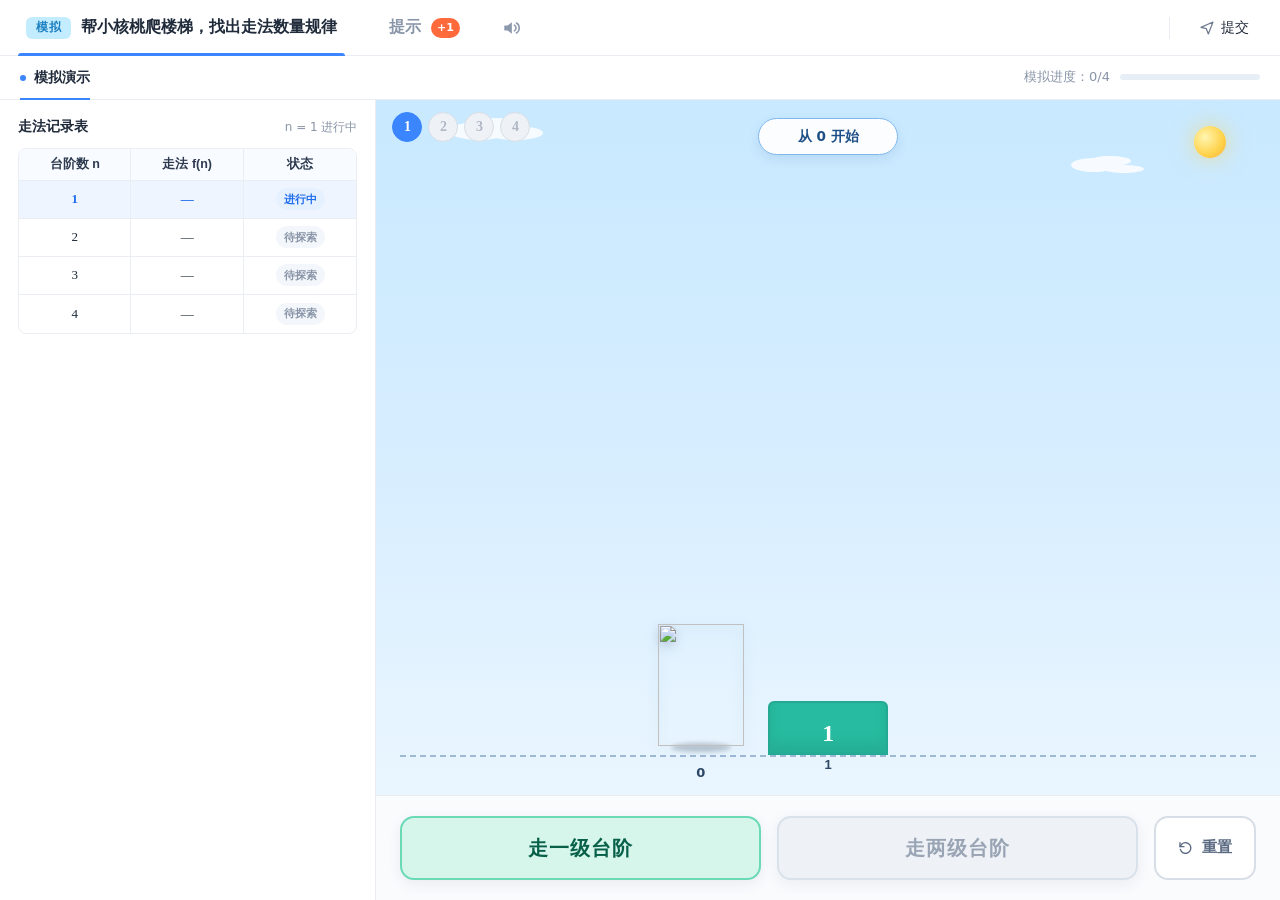
==== climb-s/index.html @ 83ca887c "feat: 添加爬楼梯交互演示核心代码 - 实现爬楼梯斐波那契递归算法的交互演示 - 包含操作区、记录区、角色动画和关卡切换 - 添加开发日志记录迭代过程" ====
<!doctype html>
<html lang="zh-CN">
  <head>
    <meta charset="UTF-8" />
    <meta name="viewport" content="width=device-width, initial-scale=1.0" />
    <title>爬楼梯</title>
    <link rel="stylesheet" href="./styles.css" />
  </head>
  <body>
    <div class="page" data-screen-label="01 Interactive Practice">
      <!-- ============= TOP BAR ============= -->
      <header class="topbar">
        <div class="tabgroup">
          <button class="topbar-tab is-active" type="button">
            <span class="topbar-pill">模拟</span>
            <span class="topbar-tab-title">帮小核桃爬楼梯，找出走法数量规律</span>
          </button>
          <button class="topbar-tab" type="button" id="hintsTab" aria-haspopup="dialog">
            <span class="topbar-tab-title">提示</span>
            <span class="topbar-badge">+1</span>
          </button>
        </div>

        <button class="iconbtn" type="button" id="soundToggle" aria-pressed="true" aria-label="声音开关">
          <svg class="sound-icon-svg sound-on" viewBox="0 0 24 24" width="20" height="20" fill="none" stroke="currentColor" stroke-width="1.8" stroke-linecap="round" stroke-linejoin="round" aria-hidden="true">
            <path d="M4 9v6h4l5 4V5L8 9H4z" fill="currentColor" stroke="none" />
            <path d="M16 8.5a4 4 0 0 1 0 7" />
            <path d="M18.5 6a7 7 0 0 1 0 12" />
          </svg>
          <svg class="sound-icon-svg sound-off" viewBox="0 0 24 24" width="20" height="20" fill="none" stroke="currentColor" stroke-width="1.8" stroke-linecap="round" stroke-linejoin="round" aria-hidden="true" style="display:none;">
            <path d="M4 9v6h4l5 4V5L8 9H4z" fill="currentColor" stroke="none" />
            <line x1="16" y1="9" x2="22" y2="15" />
            <line x1="22" y1="9" x2="16" y2="15" />
          </svg>
        </button>

        <div class="topbar-spacer"></div>

        <div class="topbar-divider"></div>

        <button class="btn btn-ghost" type="button">
          <svg viewBox="0 0 24 24" width="16" height="16" fill="none" stroke="currentColor" stroke-width="1.8" stroke-linecap="round" stroke-linejoin="round" aria-hidden="true">
            <path d="M3 11 21 3l-7 18-3-8-8-2z" />
          </svg>
          提交
        </button>
      </header>

      <!-- ============= MAIN ============= -->
      <main class="split">
        <section class="playground" aria-label="交互操作区">
          <div class="playground-tabs">
            <div class="ed-tab is-active">
              <span class="ed-dot"></span>
              模拟演示
            </div>
            <div class="pg-meta">
              <span id="progressLabel" class="pg-meta-text">模拟进度：0/4</span>
              <div class="pg-progress"><span id="progressFill"></span></div>
            </div>
          </div>

          <div class="playground-body">
            <!-- LEFT COLUMN: RECORD TABLE -->
            <div class="record">
              <div class="record-head">
                <h3>走法记录表</h3>
                <span class="record-hint" id="hintText">n = 1 进行中</span>
              </div>
              <table>
                <thead>
                  <tr>
                    <th>台阶数 n</th>
                    <th>走法 f(n)</th>
                    <th>状态</th>
                  </tr>
                </thead>
                <tbody id="recordRows"></tbody>
              </table>
            </div>

            <!-- RIGHT COLUMN: STAGE + ACTIONS -->
            <div class="play-main">
            <!-- STAGE SCENE -->
            <div class="stage-scene" id="stageScene">
              <div class="sky-decor" aria-hidden="true">
                <span class="cloud cloud-a"></span>
                <span class="cloud cloud-b"></span>
                <span class="sun"></span>
              </div>

              <div class="speech" id="speechBubble" aria-live="polite">从地面开始，试试能不能到达终点。</div>

              <div class="ground-line"></div>
              <div class="ground-zero">0</div>

              <div class="hero" id="hero" aria-label="小核桃同学">
                <img class="hero-img" id="heroImg" src="./小核桃跳跃/tiao_00.png" alt="" draggable="false" />
                <div class="hero-shadow"></div>
              </div>

              <div class="stairs" id="stairs" aria-label="台阶示意图"></div>

              <!-- level chips top-left of scene -->
              <div class="level-chips" id="levelButtons" aria-label="关卡选择"></div>

              <!-- contribution card (left-top of stage, hidden until first step) -->
              <div class="contribution is-hidden" id="contributionCard" aria-live="polite">
                <span class="contribution-tag">走法增加</span>
                <div class="contribution-path-line">
                  <span class="contribution-pathlabel">路径</span>
                  <span class="contribution-path" id="contributionPath">—</span>
                </div>
                <strong class="contribution-value" id="contributionValue">+1 种</strong>
              </div>
            </div>

            <!-- ACTION TOOLBAR -->
            <div class="action-bar">
              <button class="step-btn action-button step-1" type="button" data-step="1">
                <span class="step-label" id="stepOneLabel">走一级台阶</span>
              </button>
              <button class="step-btn action-button step-2" type="button" data-step="2">
                <span class="step-label" id="stepTwoLabel">走两级台阶</span>
              </button>
              <button class="reset-btn-lg" type="button" id="resetLevel">
                <svg viewBox="0 0 24 24" width="16" height="16" fill="none" stroke="currentColor" stroke-width="2" stroke-linecap="round" stroke-linejoin="round" aria-hidden="true">
                  <polyline points="3 4 3 10 9 10" />
                  <path d="M3.5 14a8 8 0 1 0 2-7.5L3 10" />
                </svg>
                重置
              </button>
            </div>

            </div><!-- /.play-main -->
          </div>
        </section>
      </main>

    </div>

    <!-- HINTS DIALOG (玩法说明) -->
    <dialog id="hintsDialog" class="hints-dialog" aria-label="玩法说明">
      <header class="hints-head">
        <h2>提示</h2>
        <button class="hints-close" id="hintsClose" type="button" aria-label="关闭">
          <svg viewBox="0 0 24 24" width="16" height="16" fill="none" stroke="currentColor" stroke-width="2.2" stroke-linecap="round" aria-hidden="true">
            <line x1="6" y1="6" x2="18" y2="18" />
            <line x1="18" y1="6" x2="6" y2="18" />
          </svg>
        </button>
      </header>
      <ol class="hints-steps">
        <li class="hints-step">
          <!-- 图示：4 个递增的小台阶，对应 1/2/3/4 层楼梯，1 层用主色高亮 -->
          <div class="hints-illust hints-illust-stair-set" aria-hidden="true">
            <svg viewBox="0 0 96 56" width="96" height="56">
              <rect x="6"  y="40" width="14" height="14" rx="2" fill="#3b86ff" />
              <text x="13" y="51" fill="white" font-size="9" font-weight="700" text-anchor="middle" font-family="Times New Roman, serif">1</text>
              <rect x="26" y="32" width="14" height="22" rx="2" fill="#cdd6e0" />
              <text x="33" y="47" fill="white" font-size="9" font-weight="700" text-anchor="middle" font-family="Times New Roman, serif">2</text>
              <rect x="46" y="22" width="14" height="32" rx="2" fill="#cdd6e0" />
              <text x="53" y="42" fill="white" font-size="9" font-weight="700" text-anchor="middle" font-family="Times New Roman, serif">3</text>
              <rect x="66" y="10" width="14" height="44" rx="2" fill="#cdd6e0" />
              <text x="73" y="36" fill="white" font-size="9" font-weight="700" text-anchor="middle" font-family="Times New Roman, serif">4</text>
            </svg>
          </div>
          <div class="hints-text">
            <h3>① 从 1 层楼梯开始爬起</h3>
            <p>4 个关卡，分别模拟爬 <em>1</em>、<em>2</em>、<em>3</em>、<em>4</em> 层楼梯的情况，记录走法，找出走法数量与楼梯层数的规律。</p>
          </div>
        </li>

        <li class="hints-step">
          <!-- 图示：与真实按钮一致 —— 无 +1/+2，只剩颜色和文字 -->
          <div class="hints-illust hints-illust-buttons" aria-hidden="true">
            <span class="kbd-demo kbd-green">走1级</span>
            <span class="kbd-demo kbd-orange">走2级</span>
          </div>
          <div class="hints-text">
            <h3>② 选择一次爬 1 层还是爬 2 层</h3>
            <p>点击<strong>绿色按钮</strong>，选择小核桃这次爬 <em>1</em> 层楼梯；点击<strong>橙色按钮</strong>，选择小核桃这次爬 <em>2</em> 层楼梯。</p>
          </div>
        </li>

        <li class="hints-step">
          <div class="hints-illust hints-illust-stairs" aria-hidden="true">
            <svg viewBox="0 0 96 64" width="96" height="64">
              <rect x="6"  y="46" width="18" height="14" rx="2" fill="#27bca1" />
              <rect x="26" y="34" width="18" height="26" rx="2" fill="#ffd24a" />
              <rect x="46" y="22" width="18" height="38" rx="2" fill="#ff9d2e" />
              <rect x="66" y="10" width="18" height="50" rx="2" fill="#ff654f" />
              <path d="M2 60 Q14 30 80 8" stroke="#1f6dec" stroke-width="2" stroke-dasharray="3 3" fill="none" stroke-linecap="round" />
              <polygon points="80,8 74,12 76,4" fill="#1f6dec" />
            </svg>
          </div>
          <div class="hints-text">
            <h3>③ 把每一种走法都试一次</h3>
            <p>同一关里，<strong>绿色按钮</strong>和<strong>橙色按钮</strong>都要点过。两种走法都试过后，<strong>走法记录表</strong>会自动帮你填上 <em>f(n)</em>。</p>
          </div>
        </li>

        <li class="hints-step">
          <div class="hints-illust hints-illust-formula" aria-hidden="true">
            <span class="formula-mini"><em>f(n)</em> = <em>f(n-1)</em> + <em>f(n-2)</em></span>
          </div>
          <div class="hints-text">
            <h3>④ 找出加法规律</h3>
            <p>把 4 关的 <em>f(1) f(2) f(3) f(4)</em> 串起来看一看，能不能发现"<em>后一项 = 前两项之和</em>"这个规律？</p>
          </div>
        </li>
      </ol>
      <div class="hints-actions">
        <button class="btn btn-primary" id="hintsOk" type="button">我知道啦</button>
      </div>
    </dialog>

    <!-- COMPLETION DIALOG -->
    <dialog id="resultDialog" class="result-dialog">
      <h2 id="dialogTitle">有 1 种走法</h2>
      <p id="dialogText">f(1) = 1，记录区已经更新。</p>
      <div class="dialog-actions">
        <button class="btn btn-ghost" type="button" id="stayLevel">继续观察</button>
        <button class="btn btn-primary" type="button" id="nextLevel">下一关</button>
      </div>
    </dialog>

    <!-- legacy hidden hooks to absorb queries the old app.js still references -->
    <div hidden aria-hidden="true">
      <span id="missionText"></span>
      <span id="traceLog"></span>
    </div>

    <script src="./app.js"></script>
  </body>
</html>
---- climb-s/styles.css ----
/* ============================================================
   练习12 · 爬楼梯 — 交互操作题
   设计令牌 / 像素值与 design_handoff_climb_stairs 一致
   注意：所有图标走 inline SVG（fill / stroke = currentColor），
        不再使用 CSS mask-image —— 客户端 WebView 不兼容。
   ============================================================ */

:root {
  --bg: #ffffff;
  --panel: #ffffff;
  --ink: #1f2a3a;
  --ink-soft: #2c394e;
  --muted: #8995a8;
  --line: #eaeef3;
  --line-strong: #d8dee7;

  --blue: #3b86ff;
  --blue-deep: #1f6dec;
  --blue-soft: #e6f1ff;
  --cyan-pill-bg: #c4ecff;
  --cyan-pill-ink: #1a7fc0;
  --red: #e8483b;
  --orange: #ff7a45;
  --green: #18a06d;
  --yellow: #ffd24a;

  --radius: 10px;
  --radius-sm: 6px;
  --radius-lg: 12px;

  --shadow-soft: 0 2px 6px rgba(20, 35, 60, 0.04);
  --shadow-card: 0 8px 28px rgba(28, 50, 84, 0.08);
  --shadow-blue: 0 6px 16px rgba(59, 134, 255, 0.25);

  font-family: "PingFang SC", "Microsoft YaHei", "Helvetica Neue", Inter, system-ui, sans-serif;
  color: var(--ink);
}

* { box-sizing: border-box; }
html, body { height: 100%; }

body {
  margin: 0;
  background: #f3f6fa;
  color: var(--ink);
  -webkit-font-smoothing: antialiased;
  font-size: 14px;
  line-height: 1.55;
}

button { font: inherit; color: inherit; }

h1, h2, h3, p { margin: 0; }

/* ============================================================
   PAGE LAYOUT
   ============================================================ */

.page {
  display: grid;
  grid-template-rows: 56px 1fr;
  height: 100vh;
  background: white;
}

/* ============================================================
   TOP BAR
   ============================================================ */

.topbar {
  display: flex;
  align-items: center;
  gap: 8px;
  padding: 0 16px 0 0;
  border-bottom: 1px solid var(--line);
  background: white;
  position: relative;
  z-index: 5;
}

.tabgroup {
  display: flex;
  align-items: stretch;
  height: 100%;
}

.topbar-tab {
  display: inline-flex;
  align-items: center;
  gap: 10px;
  height: 100%;
  padding: 0 26px;
  border: 0;
  background: transparent;
  cursor: pointer;
  color: var(--muted);
  font-size: 15px;
  position: relative;
}
.topbar-tab.is-active { color: var(--ink); }
.topbar-tab.is-active::after {
  content: "";
  position: absolute;
  left: 18px;
  right: 18px;
  bottom: -1px;
  height: 3px;
  border-radius: 3px 3px 0 0;
  background: var(--blue);
}

.topbar-pill {
  display: inline-grid;
  place-items: center;
  height: 22px;
  padding: 0 10px;
  border-radius: 6px;
  background: var(--cyan-pill-bg);
  color: var(--cyan-pill-ink);
  font-size: 12px;
  font-weight: 600;
  letter-spacing: 0.5px;
}
.topbar-tab-title { font-weight: 600; font-size: 16px; }

.topbar-badge {
  display: inline-grid;
  place-items: center;
  min-width: 22px;
  height: 20px;
  padding: 0 6px;
  border-radius: 999px;
  background: #ff6a3d;
  color: white;
  font-size: 11px;
  font-weight: 700;
}

.iconbtn {
  width: 34px; height: 34px;
  display: inline-grid; place-items: center;
  border: 0; background: transparent;
  border-radius: 8px; cursor: pointer;
  color: #8c98ab;
  transition: background 140ms ease, color 140ms ease;
}
.iconbtn:hover { background: #f4f6fa; color: var(--ink); }
.iconbtn[aria-pressed="false"] { color: #c2c9d4; }

.topbar-spacer { flex: 1; }
.topbar-divider { width: 1px; height: 22px; background: var(--line); margin: 0 6px; }

.btn {
  display: inline-flex;
  align-items: center;
  gap: 6px;
  height: 32px;
  padding: 0 14px;
  border-radius: 8px;
  border: 1px solid transparent;
  background: transparent;
  cursor: pointer;
  font-size: 14px;
  color: var(--ink);
  transition: background 140ms ease, border-color 140ms ease, color 140ms ease;
}
.btn-ghost { color: var(--ink); }
.btn-ghost:hover { background: #f3f6fa; }
.btn-ghost svg { color: #6d7a8d; }

.btn-primary {
  background: var(--blue);
  color: white;
  border-color: var(--blue);
  box-shadow: var(--shadow-blue);
}
.btn-primary:hover { background: var(--blue-deep); border-color: var(--blue-deep); }

/* ============================================================
   MAIN SPLIT
   ============================================================ */

.split {
  display: grid;
  grid-template-columns: 1fr;
  min-height: 0;
  position: relative;
}

/* ============================================================
   PROBLEM (LEFT PANE)
   ============================================================ */

.problem {
  position: relative;
  background: white;
  min-height: 0;
  display: grid;
  grid-template-rows: 1fr;
}

.problem-scroll {
  overflow-y: auto;
  padding: 28px 36px 28px;
  scrollbar-gutter: stable;
}
.problem-scroll::-webkit-scrollbar { width: 6px; }
.problem-scroll::-webkit-scrollbar-thumb { background: #dde3ec; border-radius: 3px; }
.problem-scroll::-webkit-scrollbar-track { background: transparent; }

.sec-title {
  margin: 22px 0 10px;
  font-size: 17px;
  font-weight: 700;
  color: var(--ink);
  letter-spacing: 0.4px;
}
.sec-title:first-child { margin-top: 0; }

.problem-scroll p {
  margin: 0 0 8px;
  font-size: 14.5px;
  color: var(--ink-soft);
  line-height: 1.85;
}

.problem-scroll em {
  font-style: normal;
  font-family: "Times New Roman", "Cambria", serif;
  font-size: 1.06em;
  font-weight: 500;
  color: var(--ink);
}
.problem-scroll strong { font-weight: 700; color: var(--ink); }

.rules {
  margin: 4px 0 10px;
  padding: 0;
  list-style: none;
  counter-reset: rule;
}
.rules li {
  position: relative;
  padding: 4px 0 4px 22px;
  font-size: 14.5px;
  color: var(--ink-soft);
  counter-increment: rule;
  line-height: 1.95;
}
.rules li::before {
  content: counter(rule) ".";
  position: absolute;
  left: 0;
  color: var(--ink);
  font-weight: 600;
  font-family: "Times New Roman", serif;
}

/* keycap chips inside problem text */
.kbd {
  display: inline-flex;
  align-items: center;
  gap: 4px;
  padding: 1px 8px;
  border-radius: 6px;
  border: 1px solid transparent;
  font-size: 12.5px;
  font-weight: 700;
  line-height: 1.6;
  vertical-align: 1px;
}
.kbd-green  { background: #d6f6ec; border-color: #6cd9b6; color: #086049; }
.kbd-orange { background: #ffe6c7; border-color: #ffb469; color: #834200; }

.ex {
  display: inline-block;
  padding: 0 6px;
  margin: 0 2px;
  border-radius: 4px;
  background: #f3f6fa;
  font-family: "JetBrains Mono", Menlo, Consolas, monospace;
  font-size: 13px;
  color: #2c394e;
}

/* formula banner */
.formula-banner {
  display: flex;
  align-items: center;
  gap: 10px;
  flex-wrap: wrap;
  margin: 6px 0 8px;
  padding: 14px 18px;
  border: 1px dashed #b9cde4;
  border-radius: 12px;
  background: linear-gradient(180deg, #f6fbff, #eef6ff);
  font-size: 18px;
  font-family: "Times New Roman", "Cambria", serif;
  color: var(--ink);
}
.formula-banner strong { font-weight: 700; }
.formula-banner small {
  margin-left: auto;
  font-size: 12.5px;
  color: var(--muted);
  font-family: "PingFang SC", sans-serif;
}
.blank-pill {
  display: inline-grid;
  place-items: center;
  min-width: 64px;
  height: 32px;
  padding: 0 10px;
  border-radius: 6px;
  background: white;
  border: 1.5px dashed #8db4e1;
  color: #4a5a72;
  font-weight: 700;
  font-family: "PingFang SC", sans-serif;
  font-size: 13px;
  letter-spacing: 2px;
}

/* floating avatar */
.avatar {
  position: absolute;
  top: 14px;
  right: 14px;
  width: 48px;
  height: 48px;
  border-radius: 50%;
  background: white;
  overflow: hidden;
  box-shadow: 0 4px 14px rgba(28, 50, 84, 0.12);
  pointer-events: none;
}

/* ============================================================
   PLAYGROUND (RIGHT PANE)
   ============================================================ */

.playground {
  display: grid;
  grid-template-rows: 44px 1fr;
  min-height: 0;
  background: white;
  position: relative;
}

.playground-tabs {
  display: flex;
  align-items: center;
  height: 100%;
  padding: 0 20px;
  border-bottom: 1px solid var(--line);
  background: white;
  gap: 18px;
}

.ed-tab {
  display: inline-flex;
  align-items: center;
  gap: 8px;
  height: 100%;
  padding: 0 14px 0 0;
  font-size: 14px;
  font-weight: 600;
  color: var(--ink);
  position: relative;
}
.ed-tab.is-active::after {
  content: "";
  position: absolute;
  left: 0;
  right: 14px;
  bottom: -1px;
  height: 2px;
  background: var(--blue);
}
.ed-dot {
  width: 6px; height: 6px;
  border-radius: 50%;
  background: var(--blue);
}

/* progress meter */
.pg-meta {
  display: inline-flex;
  align-items: center;
  gap: 10px;
  margin-left: auto;
  color: var(--muted);
  font-size: 13px;
}
.pg-meta-text { white-space: nowrap; }
.pg-progress {
  width: 140px;
  height: 6px;
  border-radius: 99px;
  background: #e8eef5;
  overflow: hidden;
}
.pg-progress span {
  display: block;
  height: 100%;
  width: 0;
  background: var(--blue);
  border-radius: 99px;
  transition: width 220ms ease;
}

/* 左右栏：走法记录表（窄）| 模拟演示 + 操作栏（宽）—— 比例约 3:7
   ≤1100px 时退化为上下堆叠，记录表压到下面。 */
.playground-body {
  display: grid;
  grid-template-columns: minmax(300px, 1fr) minmax(560px, 2.4fr);
  grid-template-areas: "record main";
  min-height: 0;
  overflow: hidden;
}
.playground-body > .record { grid-area: record; }
.playground-body > .play-main { grid-area: main; }

.play-main {
  display: grid;
  grid-template-rows: 1fr auto;
  min-height: 0;
  overflow: hidden;
}

/* ============================================================
   STAGE SCENE
   ============================================================ */

.stage-scene {
  position: relative;
  min-height: 260px;
  height: 100%;
  overflow: hidden;
  background: linear-gradient(180deg, #c8e9ff 0%, #d8eeff 55%, #eaf6ff 100%);
}

.sky-decor { position: absolute; inset: 0; pointer-events: none; }
.cloud {
  position: absolute;
  background: white;
  border-radius: 50%;
  opacity: 0.85;
}
.cloud-a {
  top: 22px; left: 8%;
  width: 60px; height: 18px;
  box-shadow: 18px -6px 0 -2px white, 36px 2px 0 -2px white;
}
.cloud-b {
  top: 58px; right: 18%;
  width: 46px; height: 14px;
  box-shadow: 16px -4px 0 -2px white, 30px 4px 0 -3px white;
}
.sun {
  position: absolute;
  top: 26px;
  right: 6%;
  width: 32px;
  height: 32px;
  border-radius: 50%;
  background: radial-gradient(circle at 35% 35%, #fff5b0, #ffd24a 60%, #ffae3c);
  box-shadow: 0 0 22px rgba(255, 210, 74, 0.55);
}

.ground-line {
  position: absolute;
  left: 24px;
  right: 24px;
  bottom: 38px;
  height: 0;
  border-bottom: 2px dashed rgba(70, 110, 160, 0.45);
}
.ground-zero {
  position: absolute;
  left: var(--ground-zero-x, 86px);
  bottom: 12px;
  color: #2c4866;
  font-size: 13px;
  font-weight: 700;
}

.speech {
  position: absolute;
  top: 18px;
  left: 50%;
  transform: translateX(-50%);
  max-width: 320px;
  min-width: 140px;
  padding: 8px 16px;
  border: 1.5px solid #7fb8f0;
  border-radius: 999px;
  background: rgba(255, 255, 255, 0.92);
  font-size: 13.5px;
  font-weight: 600;
  color: #1d4f87;
  text-align: center;
  z-index: 4;
  box-shadow: 0 4px 12px rgba(40, 90, 160, 0.12);
  line-height: 1.4;
}

.hero {
  /* 跳跃时长：JS HERO_JUMP_DURATION 必须与此一致 */
  --hero-jump-dur: 1400ms;
  position: absolute;
  left: var(--hero-x, 48px);
  bottom: var(--hero-y, 42px);
  width: 86px;     /* 从 62 → 86，画面更显小核桃 */
  height: 122px;   /* 从 88 → 122 */
  /* 跳跃时整个 transform / left / bottom 都改由 JS RAF 驱动（同一时钟），
     这里的 transition 只用于 resize 等"非跳跃"的兜底场景。 */
  transition: left 220ms ease, bottom 220ms ease, opacity 220ms ease;
  z-index: 5;
  pointer-events: none;
  will-change: transform, left, bottom;
}
.hero.no-transition { transition: none; }
.hero.hidden { opacity: 0; }

.hero-img {
  display: block;
  width: 100%;
  height: 100%;
  object-fit: contain;
  object-position: bottom center;
  filter: drop-shadow(0 4px 6px rgba(28, 50, 84, 0.22));
  user-select: none;
  -webkit-user-drag: none;
}

.hero-shadow {
  position: absolute;
  left: 50%;
  bottom: -6px;
  transform: translateX(-50%);
  width: 60px;
  height: 9px;
  border-radius: 50%;
  background: rgba(22, 32, 51, 0.22);
  filter: blur(2px);
  z-index: -1;
}

.stairs {
  position: absolute;
  /* 居中：水平中线置于场景中心；楼梯本身在容器内也居中 */
  left: 50%;
  bottom: 40px;
  transform: translateX(-50%);
  width: min(58%, 500px);
  height: 220px;
  display: flex;
  align-items: flex-end;
  justify-content: center;
  gap: 0;
}
.stair {
  flex: 0 0 24%;
  min-width: 64px;
  display: flex; align-items: flex-start; justify-content: center;
  color: white; font-weight: 900; font-size: 24px;
  padding-top: 12px;
  border-radius: 6px 6px 0 0;
  border: 2px solid rgba(20, 37, 60, 0.12);
  box-shadow: inset 0 -10px 14px rgba(0, 0, 0, 0.08);
  position: relative;
  font-family: "Times New Roman", "Cambria", serif;
}
.stair::after {
  content: attr(data-ground);
  position: absolute;
  bottom: -22px;
  color: #2c4866;
  font-size: 13px;
  font-weight: 700;
  font-family: "PingFang SC", sans-serif;
}
.stair-1 { height: 54px;  background: #27bca1; }
.stair-2 { height: 96px;  background: #ffd24a; color: #875a00; }
.stair-3 { height: 138px; background: #ff9d2e; }
.stair-4 { height: 180px; background: #ff654f; }

/* level chips top-left of scene */
.level-chips {
  position: absolute;
  top: 12px;
  left: 16px;
  display: flex;
  gap: 6px;
  z-index: 6;
}
.level-button {
  width: 30px; height: 30px;
  border-radius: 50%;
  border: 1.5px solid #b9cde4;
  background: rgba(255,255,255,0.9);
  color: #1d4f87;
  font-weight: 800;
  font-size: 14px;
  cursor: pointer;
  font-family: "Times New Roman", serif;
  transition: background 160ms ease, border-color 160ms ease, color 160ms ease, transform 160ms ease;
}
.level-button:hover { transform: translateY(-1px); }
.level-button.active { background: var(--blue); border-color: var(--blue); color: white; }
.level-button.done { background: #1aa86e; border-color: #1aa86e; color: white; }
.level-button.locked {
  background: #eef1f5;
  border-color: #d8dee7;
  color: #b0b8c5;
  cursor: not-allowed;
}
.level-button.locked:hover { transform: none; }

/* contribution card —— 放在左上角，垂直布局，避开右侧的台阶 / 跳跃路径 */
.contribution {
  position: absolute;
  top: 56px;
  left: 16px;
  display: flex;
  flex-direction: column;
  align-items: flex-start;
  gap: 6px;
  padding: 12px 16px 14px;
  border-radius: 14px;
  background: rgba(255, 255, 255, 0.96);
  border: 1.5px solid #b9cde4;
  box-shadow: 0 8px 20px rgba(28, 50, 84, 0.12);
  color: #1f2a3a;
  z-index: 6;
  max-width: 210px;
  transition: opacity 220ms ease,
              transform 260ms cubic-bezier(0.34, 1.56, 0.64, 1),
              border-color 180ms ease,
              box-shadow 180ms ease;
}
.contribution.is-hidden {
  opacity: 0;
  pointer-events: none;
  transform: translateX(-10px) scale(0.95);
}
.contribution.no-transition { transition: none !important; }
.contribution.active {
  border-color: #20b99a;
  box-shadow: 0 12px 24px rgba(32, 185, 154, 0.24);
}
.contribution-tag {
  display: inline-grid; place-items: center;
  padding: 4px 10px;
  border-radius: 8px;
  background: var(--cyan-pill-bg);
  color: var(--cyan-pill-ink);
  font-size: 12.5px;
  font-weight: 700;
  letter-spacing: 0.5px;
}
.contribution-path-line {
  display: flex;
  align-items: baseline;
  gap: 6px;
}
.contribution-pathlabel {
  font-size: 12px;
  color: var(--muted);
  font-weight: 600;
}
.contribution-path {
  font-family: "Times New Roman", "JetBrains Mono", Menlo, monospace;
  color: #43536a;
  font-size: 15px;
  font-weight: 600;
}
.contribution-value {
  font-weight: 800;
  color: #834200;
  font-size: 22px;          /* 加大，作为本步焦点 */
  font-family: "Times New Roman", "PingFang SC", serif;
  letter-spacing: 0.5px;
  line-height: 1.2;
}

/* ============================================================
   ACTION BAR
   ============================================================ */

.action-bar {
  display: grid;
  grid-template-columns: 1fr 1fr auto;
  gap: 16px;
  padding: 20px 24px;
  border-top: 1px solid var(--line);
  background: #fafbfd;
}

.step-btn {
  display: inline-flex;
  align-items: center;
  justify-content: center;
  height: 64px;
  border-radius: 14px;
  border: 2px solid transparent;
  cursor: pointer;
  box-shadow: 0 4px 14px rgba(28, 50, 84, 0.08);
  transition: transform 140ms ease, box-shadow 140ms ease, opacity 140ms ease;
}
.step-btn:hover { transform: translateY(-1px); box-shadow: 0 10px 22px rgba(28, 50, 84, 0.16); }
.step-1 { background: #d6f6ec; border-color: #6cd9b6; color: #086049; }
.step-2 { background: #ffe6c7; border-color: #ffb469; color: #834200; }

/* 凸显主文案：字号大、字重重、字间距留白 */
.step-label {
  font-size: 20px;
  font-weight: 800;
  letter-spacing: 1px;
  line-height: 1;
}

.step-btn[data-disabled="true"] {
  background: #edf1f5;
  border-color: #d4dde8;
  color: #8995a8;
  cursor: not-allowed;
  opacity: 0.85;
}
.step-btn[data-disabled="true"]:hover {
  transform: none;
  box-shadow: 0 4px 14px rgba(28, 50, 84, 0.08);
}
.step-btn.done { outline: 2.5px solid rgba(59, 134, 255, 0.32); outline-offset: 2px; }

.reset-btn-lg {
  display: inline-flex;
  align-items: center;
  gap: 8px;
  height: 64px;
  padding: 0 22px;
  border-radius: 14px;
  border: 2px solid var(--line-strong);
  background: white;
  color: #5a6a82;
  font-weight: 700;
  font-size: 15px;
  cursor: pointer;
  transition: border-color 140ms ease, color 140ms ease, background 140ms ease;
}
.reset-btn-lg:hover { color: var(--blue); border-color: #9ec1ee; background: #f4f8ff; }

/* ============================================================
   RECORD TABLE
   ============================================================ */

.record {
  padding: 16px 18px;
  border-right: 1px solid var(--line);
  background: white;
  overflow-y: auto;
  min-height: 0;
}

.record-head {
  display: flex;
  align-items: baseline;
  justify-content: space-between;
  gap: 8px;
  margin-bottom: 10px;
  flex-wrap: wrap;
}
.record-head h3 {
  font-size: 14px;
  font-weight: 700;
  color: var(--ink);
}
.record-hint {
  font-size: 12px;
  color: var(--muted);
  white-space: nowrap;
}

.record table {
  width: 100%;
  border-collapse: separate;
  border-spacing: 0;
  overflow: hidden;
  border: 1px solid var(--line);
  border-radius: 8px;
  background: white;
  table-layout: fixed;
}
.record th, .record td {
  height: 38px;
  padding: 0 4px;
  text-align: center;
  font-size: 13px;
  border-bottom: 1px solid var(--line);
  border-right: 1px solid var(--line);
  font-family: "Times New Roman", "Cambria", serif;
}
.record th {
  height: 32px;
  font-size: 12.5px;
  font-weight: 600;
  background: #f8fbff;
  color: var(--ink-soft);
  font-family: "PingFang SC", sans-serif;
}
.record tr:last-child td { border-bottom: 0; }
.record th:last-child, .record td:last-child { border-right: 0; }
.record tr.current td { background: #eef5ff; color: #1f6dec; font-weight: 700; }
.record tr.solved td:nth-child(2) { color: var(--green); font-weight: 700; }

.status-chip {
  display: inline-grid;
  place-items: center;
  min-width: 48px;
  height: 22px;
  padding: 0 8px;
  border-radius: 999px;
  font-size: 11px;
  font-weight: 600;
  font-family: "PingFang SC", sans-serif;
}
.status-chip.todo { background: #f3f6fa; color: #8995a8; }
.status-chip.now  { background: #e6f1ff; color: #1f6dec; }
.status-chip.done { background: #ddf6eb; color: #086049; }

/* ============================================================
   BOTTOM BAR
   ============================================================ */

.bottombar {
  display: grid;
  grid-template-columns: 1fr;
  border-top: 1px solid var(--line);
  background: white;
}

.bottombar-right {
  display: flex;
  align-items: center;
  gap: 4px;
  padding: 0 20px;
  position: relative;
  justify-content: space-between;
}

.bb-tab {
  height: 100%;
  padding: 0 12px;
  border: 0;
  background: transparent;
  font-size: 13.5px;
  color: var(--muted);
  cursor: pointer;
  position: relative;
}
.bb-tab.is-active { color: var(--ink); font-weight: 600; }
.bb-tab.is-active::before {
  content: "";
  position: absolute;
  left: 12px; right: 12px;
  top: -1px;
  height: 2px;
  background: var(--blue);
}

.bb-expand {
  display: inline-flex;
  align-items: center;
  gap: 4px;
  border: 0;
  background: transparent;
  color: var(--muted);
  cursor: pointer;
  font-size: 13px;
}
.bb-expand:hover { color: var(--ink); }

/* ============================================================
   RESULT DIALOG
   ============================================================ */

dialog.result-dialog {
  border: 0;
  border-radius: 14px;
  box-shadow: var(--shadow-card);
  padding: 24px 28px;
  max-width: 460px;
  font-family: inherit;
  color: var(--ink);
}
dialog.result-dialog::backdrop { background: rgba(22, 32, 51, 0.32); }
.result-dialog h2 { margin: 0 0 8px; font-size: 20px; }
.result-dialog p { margin: 0; color: var(--ink-soft); line-height: 1.7; }
.dialog-actions {
  display: flex;
  justify-content: flex-end;
  gap: 10px;
  margin-top: 22px;
}
.dialog-actions .btn { height: 36px; padding: 0 18px; }
.dialog-actions .btn-ghost { border-color: var(--line-strong); }

/* ============================================================
   RESPONSIVE
   ============================================================ */

/* ============================================================
   HINTS DIALOG (玩法说明)
   ============================================================ */

dialog.hints-dialog {
  border: 0;
  border-radius: 16px;
  padding: 0;
  width: min(560px, calc(100vw - 40px));
  max-height: 86vh;
  font-family: inherit;
  color: var(--ink);
  box-shadow: var(--shadow-card);
  overflow: hidden;
  background: white;
}
dialog.hints-dialog::backdrop { background: rgba(22, 32, 51, 0.4); }

.hints-head {
  display: flex;
  align-items: center;
  justify-content: space-between;
  padding: 18px 22px 14px;
  border-bottom: 1px solid var(--line);
  background: linear-gradient(180deg, #f5fbff, #eaf3ff);
}
.hints-head h2 {
  margin: 0;
  font-size: 19px;
  font-weight: 700;
  color: var(--ink);
  letter-spacing: 0.5px;
}
.hints-close {
  width: 32px; height: 32px;
  display: inline-grid; place-items: center;
  border: 0;
  background: transparent;
  border-radius: 8px;
  color: var(--muted);
  cursor: pointer;
  transition: background 140ms ease, color 140ms ease;
}
.hints-close:hover { background: #e3ecf6; color: var(--ink); }

.hints-steps {
  margin: 0;
  padding: 4px 22px 8px;
  list-style: none;
  max-height: 58vh;
  overflow-y: auto;
}
.hints-step {
  display: grid;
  grid-template-columns: 110px 1fr;
  gap: 18px;
  align-items: center;
  padding: 16px 0;
  border-bottom: 1px dashed var(--line);
}
.hints-step:last-child { border-bottom: 0; }

.hints-illust {
  width: 110px;
  height: 80px;
  display: grid;
  place-items: center;
  background: #f4f8fd;
  border-radius: 12px;
  border: 1px solid #e2eaf3;
}
.hints-illust-levels { display: flex; gap: 6px; }
.hints-illust-levels .lv {
  width: 22px; height: 22px;
  display: inline-grid; place-items: center;
  border-radius: 50%;
  border: 1.5px solid #b9cde4;
  background: white;
  color: #1d4f87;
  font-weight: 700;
  font-size: 12px;
  font-family: "Times New Roman", serif;
}
.hints-illust-levels .lv-active {
  background: var(--blue);
  border-color: var(--blue);
  color: white;
}
.hints-illust-levels .lv-locked {
  background: #eef1f5;
  border-color: #d8dee7;
  color: #b0b8c5;
}
/* 两个示意按钮纵向堆叠：illust 容器只有 110px 宽，"走1级"+"走2级" 横排会被挤到换行 */
.hints-illust-buttons {
  display: flex;
  flex-direction: column;
  align-items: center;        /* 横向居中 */
  justify-content: center;    /* 纵向居中（flex 容器被 grid 拉伸到 80px 高时关键） */
  gap: 6px;
}
.kbd-demo {
  display: inline-grid; place-items: center;
  min-width: 60px;
  height: 26px;
  padding: 0 12px;
  border-radius: 8px;
  border: 1.5px solid transparent;
  font-family: "PingFang SC", "Microsoft YaHei", sans-serif;
  font-weight: 800;
  font-size: 12.5px;
  letter-spacing: 0.5px;
  white-space: nowrap;        /* 关键：禁止 pill 内部断字换行 */
}
.kbd-demo.kbd-green  { background: #d6f6ec; border-color: #6cd9b6; color: #086049; }
.kbd-demo.kbd-orange { background: #ffe6c7; border-color: #ffb469; color: #834200; }

.formula-mini {
  font-family: "Times New Roman", "Cambria", serif;
  font-size: 13.5px;
  font-weight: 700;
  color: #1f2a3a;
  letter-spacing: 0.4px;
  text-align: center;
  line-height: 1.3;
}
.formula-mini em {
  font-style: normal;
  color: var(--blue-deep);
  font-size: 1.05em;
}

.hints-text h3 {
  margin: 0 0 6px;
  font-size: 15.5px;
  font-weight: 700;
  color: var(--ink);
}
.hints-text p {
  margin: 0;
  font-size: 13.5px;
  color: var(--ink-soft);
  line-height: 1.75;
}
.hints-text em {
  font-style: normal;
  font-family: "Times New Roman", "Cambria", serif;
  color: var(--ink);
  font-weight: 600;
  font-size: 1.04em;
}
.hints-text strong { color: var(--ink); font-weight: 700; }

.hints-actions {
  display: flex;
  justify-content: flex-end;
  padding: 14px 22px 18px;
  border-top: 1px solid var(--line);
  background: #fafbfd;
}
.hints-actions .btn-primary {
  height: 36px;
  padding: 0 22px;
}

@media (max-width: 540px) {
  .hints-step { grid-template-columns: 84px 1fr; gap: 12px; }
  .hints-illust { width: 84px; height: 68px; }
  .hints-head h2 { font-size: 17px; }
}

/* ≤1100px：左右栏退化为上下堆叠（主舞台占满宽度，记录表压到下面） */
@media (max-width: 1100px) {
  .playground-body {
    grid-template-columns: 1fr;
    grid-template-areas: "main" "record";
    grid-template-rows: 1fr auto;
  }
  .record {
    border-right: 0;
    border-top: 1px solid var(--line);
    max-height: 40vh;
  }
}

@media (max-width: 820px) {
  .stairs { width: 80%; }
  .pg-meta { display: none; }
  .contribution { top: 56px; padding: 10px 14px 12px; gap: 5px; max-width: 190px; }
  .contribution-path { font-size: 13.5px; }
  .contribution-value { font-size: 19px; }
}
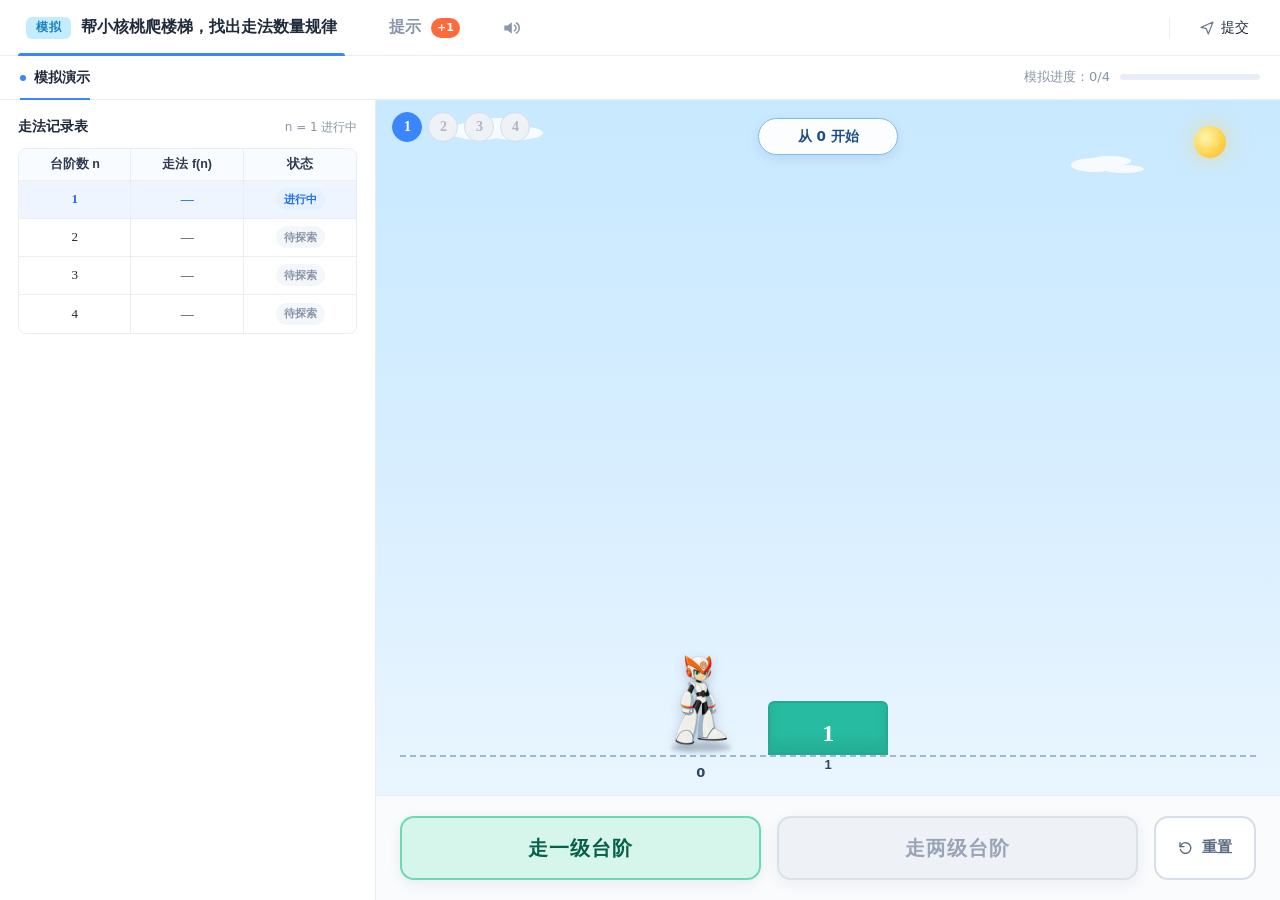
==== commit 523c2253: "fix(climb-s): 修复客户端嵌入与跳跃动画在部署后的两个问题 - 把客户端桥接函数（SendMessageToJs / SetIframeUrl / ShowClose /   HideCl" ====
--- a/climb-s/index.html
+++ b/climb-s/index.html
@@ -4,6 +4,23 @@
     <meta charset="UTF-8" />
     <meta name="viewport" content="width=device-width, initial-scale=1.0" />
     <title>爬楼梯</title>
+    <!-- ============================================================
+         客户端桥接 —— 必须在 <head> 内联，确保比客户端注入的桥接调用更早就位。
+         客户端 WebView 在 page-loaded 事件后会立即调用 window.SetIframeUrl(...)，
+         如果这时桥接函数还在 body 末尾的 app.js 里没执行，就会抛
+         `TypeError: window.SetIframeUrl is not a function`，页面进入 retry/timeout。
+         app.js 顶部也保留同样的赋值（幂等，互不影响）。详见 开发日志.md。
+         ============================================================ -->
+    <script>
+      window.SendMessageToJs = function () {};
+      window.SetIframeUrl = function (url) {
+        window.SendMessageToU3d && window.SendMessageToU3d("PageLoaded");
+        window.OnIframeLoad && window.OnIframeLoad();
+        if (url) location.href = url;
+      };
+      window.ShowClose = function () {};
+      window.HideClose = function () {};
+    </script>
     <link rel="stylesheet" href="./styles.css" />
   </head>
   <body>
@@ -95,7 +112,7 @@
               <div class="ground-zero">0</div>
 
               <div class="hero" id="hero" aria-label="小核桃同学">
-                <img class="hero-img" id="heroImg" src="./小核桃跳跃/tiao_00.png" alt="" draggable="false" />
+                <img class="hero-img" id="heroImg" src="./hero-frames/tiao_00.png" alt="" draggable="false" />
                 <div class="hero-shadow"></div>
               </div>
 
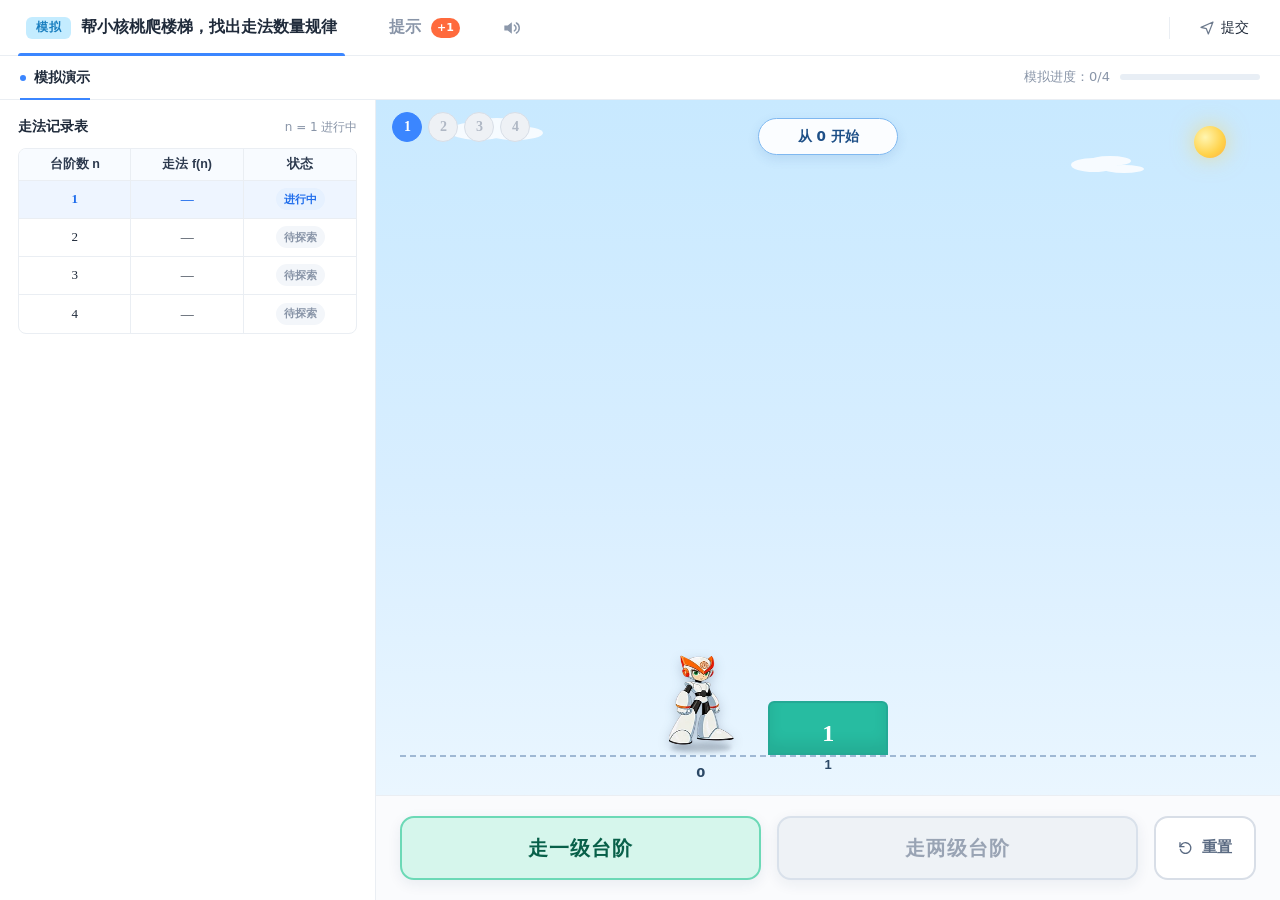
==== commit 161b09b4: "perf(climb-s): 序列帧改 sprite sheet + 减帧到 7，WebView 内存 -42% 客户端嵌入时内存占用过大的根因：14 张 152x272 RGBA PNG 全部 pr" ====
--- a/climb-s/index.html
+++ b/climb-s/index.html
@@ -13,10 +13,24 @@
          ============================================================ -->
     <script>
       window.SendMessageToJs = function () {};
+      // ⚠ SetIframeUrl 必须做成"本次 page-lifecycle 只生效一次"的。
+      //   客户端日志（691 个 page-loaded 周期）显示一个反馈环：
+      //     1) native 触发 page-loaded
+      //     2) native 注入桥接 + 调 SetIframeUrl(token URL)
+      //     3) 我们的 SendMessageToU3d("PageLoaded") + OnIframeLoad()
+      //        在 native 端被解读为「H5 又加载了一次」
+      //     4) native 再次触发 page-loaded → 回到 1)
+      //   只让第一次调用把"已就绪"信号送出去，第二次起直接 no-op，
+      //   外加 url !== location.href 兜底，循环就被截断。
+      var __setIframeUrlHandled = false;
       window.SetIframeUrl = function (url) {
+        if (__setIframeUrlHandled) return;
+        __setIframeUrlHandled = true;
         window.SendMessageToU3d && window.SendMessageToU3d("PageLoaded");
         window.OnIframeLoad && window.OnIframeLoad();
-        if (url) location.href = url;
+        if (url && url !== location.href) {
+          location.href = url;
+        }
       };
       window.ShowClose = function () {};
       window.HideClose = function () {};
@@ -112,7 +126,7 @@
               <div class="ground-zero">0</div>
 
               <div class="hero" id="hero" aria-label="小核桃同学">
-                <img class="hero-img" id="heroImg" src="./hero-frames/tiao_00.png" alt="" draggable="false" />
+                <div class="hero-img" id="heroImg" aria-hidden="true"></div>
                 <div class="hero-shadow"></div>
               </div>
 
--- a/climb-s/styles.css
+++ b/climb-s/styles.css
@@ -523,12 +523,26 @@
 .hero.no-transition { transition: none; }
 .hero.hidden { opacity: 0; }
 
+/* 序列帧改用 sprite sheet：1 张 1216x272 的 WebP（8 帧横向铺开），
+   通过切 background-position 来换帧。比 14 张独立 PNG 省内存 ~45%，
+   且不再依赖 in-memory Image 引用绕过服务端 304。
+   排布：frame 0 = idle (tiao_00)，frame 1..7 = 跳跃 7 帧（tiao_02/04/06/08/10/12/14）。
+   --hero-frame 由 JS 写入（0..7）。 */
 .hero-img {
+  --hero-frame: 0;
+  --hero-frame-count: 8;
   display: block;
   width: 100%;
   height: 100%;
-  object-fit: contain;
-  object-position: bottom center;
+  background-image: url("./hero-sprite.png"); /* 兜底：老 WebView 不支持 image-set */
+  background-image: image-set(
+    url("./hero-sprite.webp") type("image/webp"),
+    url("./hero-sprite.png") type("image/png")
+  );
+  background-repeat: no-repeat;
+  background-size: calc(var(--hero-frame-count) * 100%) 100%;
+  background-position-x: calc(var(--hero-frame) / (var(--hero-frame-count) - 1) * 100%);
+  background-position-y: center;
   filter: drop-shadow(0 4px 6px rgba(28, 50, 84, 0.22));
   user-select: none;
   -webkit-user-drag: none;
@@ -698,6 +712,20 @@
   background: #fafbfd;
 }
 
+/* 动画播放期间锁定所有交互。JS 的 state._animating 守卫已经从源头拒绝点击，
+   这里再加一层视觉 + pointer-events 屏蔽，让小朋友看到按钮"暂时不可用"。
+   关卡 chip / 重置 / 走 X 级 / 顶栏「提示」全部 dim & 拦截。 */
+body.is-animating .step-btn,
+body.is-animating .reset-btn-lg,
+body.is-animating .level-button,
+body.is-animating .topbar-tab,
+body.is-animating .btn {
+  pointer-events: none;
+  opacity: 0.55;
+  cursor: wait;
+  transition: opacity 160ms ease;
+}
+
 .step-btn {
   display: inline-flex;
   align-items: center;
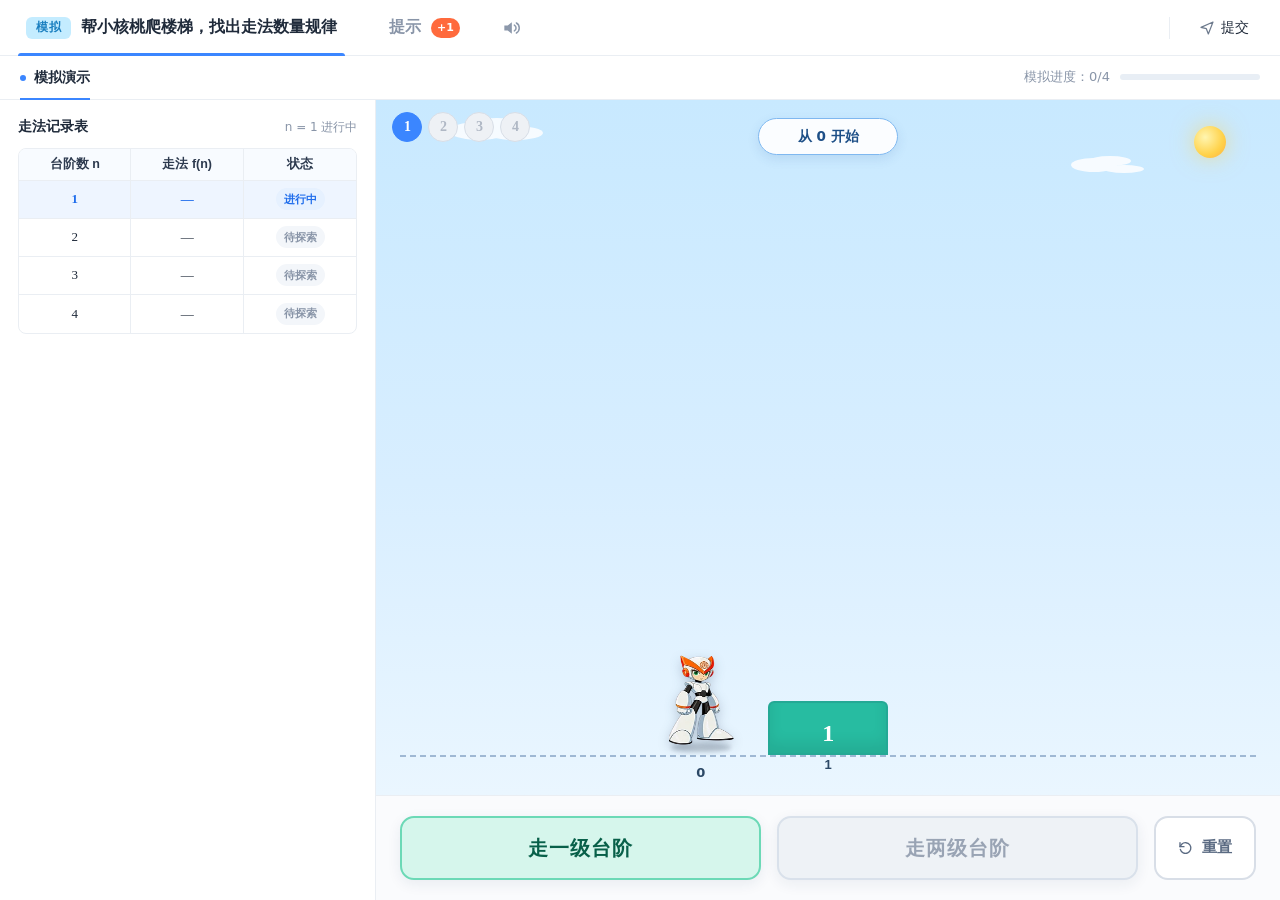
==== commit e7929418: "fix(climb-s): SetIframeUrl 不再跳转，根治端内无限重载/状态归零 客户端每次 page-loaded 后都会调用 SetIframeUrl(同一带 token 的本应用地址)" ====
--- a/climb-s/index.html
+++ b/climb-s/index.html
@@ -13,24 +13,23 @@
          ============================================================ -->
     <script>
       window.SendMessageToJs = function () {};
-      // ⚠ SetIframeUrl 必须做成"本次 page-lifecycle 只生效一次"的。
-      //   客户端日志（691 个 page-loaded 周期）显示一个反馈环：
-      //     1) native 触发 page-loaded
-      //     2) native 注入桥接 + 调 SetIframeUrl(token URL)
-      //     3) 我们的 SendMessageToU3d("PageLoaded") + OnIframeLoad()
-      //        在 native 端被解读为「H5 又加载了一次」
-      //     4) native 再次触发 page-loaded → 回到 1)
-      //   只让第一次调用把"已就绪"信号送出去，第二次起直接 no-op，
-      //   外加 url !== location.href 兜底，循环就被截断。
-      var __setIframeUrlHandled = false;
+      // ⚠⚠ 绝对不要在这里做 location.href = url / location.replace(url) 跳转！
+      //   客户端在每次 page-loaded 后都会调用 SetIframeUrl(同一个带 token 的本应用地址)。
+      //   一旦跳转，就会：① 重新加载本页、丢掉所有 state（表现为"一点按钮就回到 0"）；
+      //   ② 触发 native 的反馈环 —— 日志里同一 URL `page loaded` 重复了 3418 次、
+      //      SetIframeUrl 6836 次，页面每秒重载约 3 次，永不停止。
+      //   之前用 `url !== location.href` 做兜底无效：客户端传的 url 末尾无 `/`，
+      //   而浏览器 location.href 会补成 `.../?iframe=0&token=...`，两者永远不相等 → 死循环。
+      //
+      //   本应用（climb-s）根本不使用 token，跳转毫无意义。这里只需把"H5 已就绪"
+      //   信号回传给 native，绝不跳转。每页只回传一次，避免刷屏（重载时该标志自然重置）。
+      var __readySignaled = false;
       window.SetIframeUrl = function (url) {
-        if (__setIframeUrlHandled) return;
-        __setIframeUrlHandled = true;
+        if (__readySignaled) return;
+        __readySignaled = true;
         window.SendMessageToU3d && window.SendMessageToU3d("PageLoaded");
         window.OnIframeLoad && window.OnIframeLoad();
-        if (url && url !== location.href) {
-          location.href = url;
-        }
+        // 故意不跳转：见上方注释。
       };
       window.ShowClose = function () {};
       window.HideClose = function () {};
--- a/climb-s/styles.css
+++ b/climb-s/styles.css
@@ -440,7 +440,8 @@
   background: linear-gradient(180deg, #c8e9ff 0%, #d8eeff 55%, #eaf6ff 100%);
 }
 
-.sky-decor { position: absolute; inset: 0; pointer-events: none; }
+/* CEF 74 不支持 inset 简写（需 Chrome 87）；拆成四个长属性 */
+.sky-decor { position: absolute; top: 0; right: 0; bottom: 0; left: 0; pointer-events: none; }
 .cloud {
   position: absolute;
   background: white;
@@ -513,7 +514,9 @@
   bottom: var(--hero-y, 42px);
   width: 86px;     /* 从 62 → 86，画面更显小核桃 */
   height: 122px;   /* 从 88 → 122 */
-  /* 跳跃时整个 transform / left / bottom 都改由 JS RAF 驱动（同一时钟），
+  /* 落点用 left/bottom 定位；跳跃的位移+抛物线交给 transform 关键帧动画
+     （见 @keyframes hero-jump）。关键：transform/opacity 动画走合成器线程，
+     即使主线程被客户端的重显循环挤占也能继续推进，不像 rAF 那样被饿死。
      这里的 transition 只用于 resize 等"非跳跃"的兜底场景。 */
   transition: left 220ms ease, bottom 220ms ease, opacity 220ms ease;
   z-index: 5;
@@ -522,6 +525,25 @@
 }
 .hero.no-transition { transition: none; }
 .hero.hidden { opacity: 0; }
+
+/* ─── 跳跃：合成器驱动的抛物线位移（抗 OSR 掉帧）───
+   动态量由 JS 在起跳前写入：
+     --jdx  横向净位移(px，向右为正)
+     --jdy  纵向净位移(px，屏幕向下为正；跳上更高台阶时为负)
+     --arc  抛物线峰值高度(px，正值=向上抬升)
+   5 个关键帧用线性插值逼近抛物线：峰值在 50% 处(因子 4t(1-t)=1)，
+   25%/75% 处因子 0.75。calc(length*number ± length*number) 在 Chrome 74 可用。
+   fill: forwards 让落地姿停在终点，由 JS 在 animationend/兜底定时器里原子收尾。 */
+@keyframes hero-jump {
+  0%   { transform: translate(0px, 0px); }
+  25%  { transform: translate(calc(var(--jdx) * 0.25), calc(var(--jdy) * 0.25 - var(--arc) * 0.75)); }
+  50%  { transform: translate(calc(var(--jdx) * 0.5),  calc(var(--jdy) * 0.5  - var(--arc))); }
+  75%  { transform: translate(calc(var(--jdx) * 0.75), calc(var(--jdy) * 0.75 - var(--arc) * 0.75)); }
+  100% { transform: translate(var(--jdx), var(--jdy)); }
+}
+.hero.jumping {
+  animation: hero-jump var(--hero-jump-dur) linear forwards;
+}
 
 /* 序列帧改用 sprite sheet：1 张 1216x272 的 WebP（8 帧横向铺开），
    通过切 background-position 来换帧。比 14 张独立 PNG 省内存 ~45%，
@@ -534,7 +556,16 @@
   display: block;
   width: 100%;
   height: 100%;
-  background-image: url("./hero-sprite.png"); /* 兜底：老 WebView 不支持 image-set */
+  /* 三级回退：
+     1) 纯 url(png) —— 终极兜底，任何内核都能显示
+     2) -webkit-image-set —— CEF 74(Chromium 74) 只认带前缀的写法，webp 在端内也能生效（省内存）
+     3) 无前缀 image-set + type() —— 现代浏览器（Chrome 113+）走标准语法
+     CEF 74 会丢弃第 3 条、采用第 2 条 → 端内拿到 webp；旧内核若连前缀也不认则回落第 1 条。 */
+  background-image: url("./hero-sprite.png");
+  background-image: -webkit-image-set(
+    url("./hero-sprite.webp") 1x,
+    url("./hero-sprite.png") 1x
+  );
   background-image: image-set(
     url("./hero-sprite.webp") type("image/webp"),
     url("./hero-sprite.png") type("image/png")
@@ -567,7 +598,9 @@
   left: 50%;
   bottom: 40px;
   transform: translateX(-50%);
-  width: min(58%, 500px);
+  /* CEF 74 不支持 CSS min()（需 Chrome 79）；拆成 width + max-width 等价且全内核可用 */
+  width: 58%;
+  max-width: 500px;
   height: 220px;
   display: flex;
   align-items: flex-end;
@@ -706,6 +739,8 @@
 .action-bar {
   display: grid;
   grid-template-columns: 1fr 1fr auto;
+  /* Chrome 60 的 grid 不支持无前缀 gap（需 66）；grid-gap 别名在 57+ 与现代浏览器均可用 */
+  grid-gap: 16px;
   gap: 16px;
   padding: 20px 24px;
   border-top: 1px solid var(--line);
@@ -946,7 +981,9 @@
   border: 0;
   border-radius: 16px;
   padding: 0;
-  width: min(560px, calc(100vw - 40px));
+  /* CEF 74 不支持 min()；width + max-width 等价（calc 在 Chrome 26+ 即可用） */
+  width: 560px;
+  max-width: calc(100vw - 40px);
   max-height: 86vh;
   font-family: inherit;
   color: var(--ink);
@@ -993,6 +1030,8 @@
 .hints-step {
   display: grid;
   grid-template-columns: 110px 1fr;
+  /* Chrome 60 grid 需 grid-gap 别名（无前缀 gap 要 66） */
+  grid-gap: 18px;
   gap: 18px;
   align-items: center;
   padding: 16px 0;
@@ -1104,7 +1143,7 @@
 }
 
 @media (max-width: 540px) {
-  .hints-step { grid-template-columns: 84px 1fr; gap: 12px; }
+  .hints-step { grid-template-columns: 84px 1fr; grid-gap: 12px; gap: 12px; }
   .hints-illust { width: 84px; height: 68px; }
   .hints-head h2 { font-size: 17px; }
 }
@@ -1130,3 +1169,36 @@
   .contribution-path { font-size: 13.5px; }
   .contribution-value { font-size: 19px; }
 }
+
+/* ============================================================
+   CEF 74 兼容层
+   ------------------------------------------------------------
+   客户端 WebView 是 Chromium 74（离屏渲染）。其中 flex 容器的 gap
+   要到 Chrome 84 才支持，74 下会被直接忽略 → 各元素间距塌成 0。
+   现代浏览器里 gap 一切正常，所以上面的 gap 全部保留不动，
+   这里只为「旧内核」补 margin 兜底。
+
+   探针：CEF 74 不支持 inset 简写（Chrome 87），而支持 flex gap 的
+   浏览器（Chrome 84+）几乎都支持 inset，因此 `@supports not (inset:0)`
+   可近似等价于「没有 flex gap 的旧内核」——现代浏览器不会进入此块，
+   不会出现 gap + margin 双倍间距。
+   说明：grid 的 gap 自 Chrome 57 起就支持，无需兜底（.action-bar /
+   .hints-step / .page / .split 等 grid 容器不在此列）。
+   ============================================================ */
+@supports not (inset: 0) {
+  /* —— 横向 flex：给除首个外的子元素补 margin-left —— */
+  .topbar > * + * { margin-left: 8px; }
+  .topbar-tab > * + * { margin-left: 10px; }
+  .btn > * + * { margin-left: 6px; }
+  .playground-tabs > * + * { margin-left: 18px; }
+  .ed-tab > * + * { margin-left: 8px; }
+  .pg-meta > * + * { margin-left: 10px; }
+  .level-chips > * + * { margin-left: 6px; }
+  .contribution-path-line > * + * { margin-left: 6px; }
+  .reset-btn-lg > * + * { margin-left: 8px; }
+  .record-head > * + * { margin-left: 8px; }
+  .dialog-actions > * + * { margin-left: 10px; }
+  /* —— 纵向 flex（flex-direction: column）：补 margin-top —— */
+  .contribution > * + * { margin-top: 6px; }
+  .hints-illust-buttons > * + * { margin-top: 6px; }
+}
